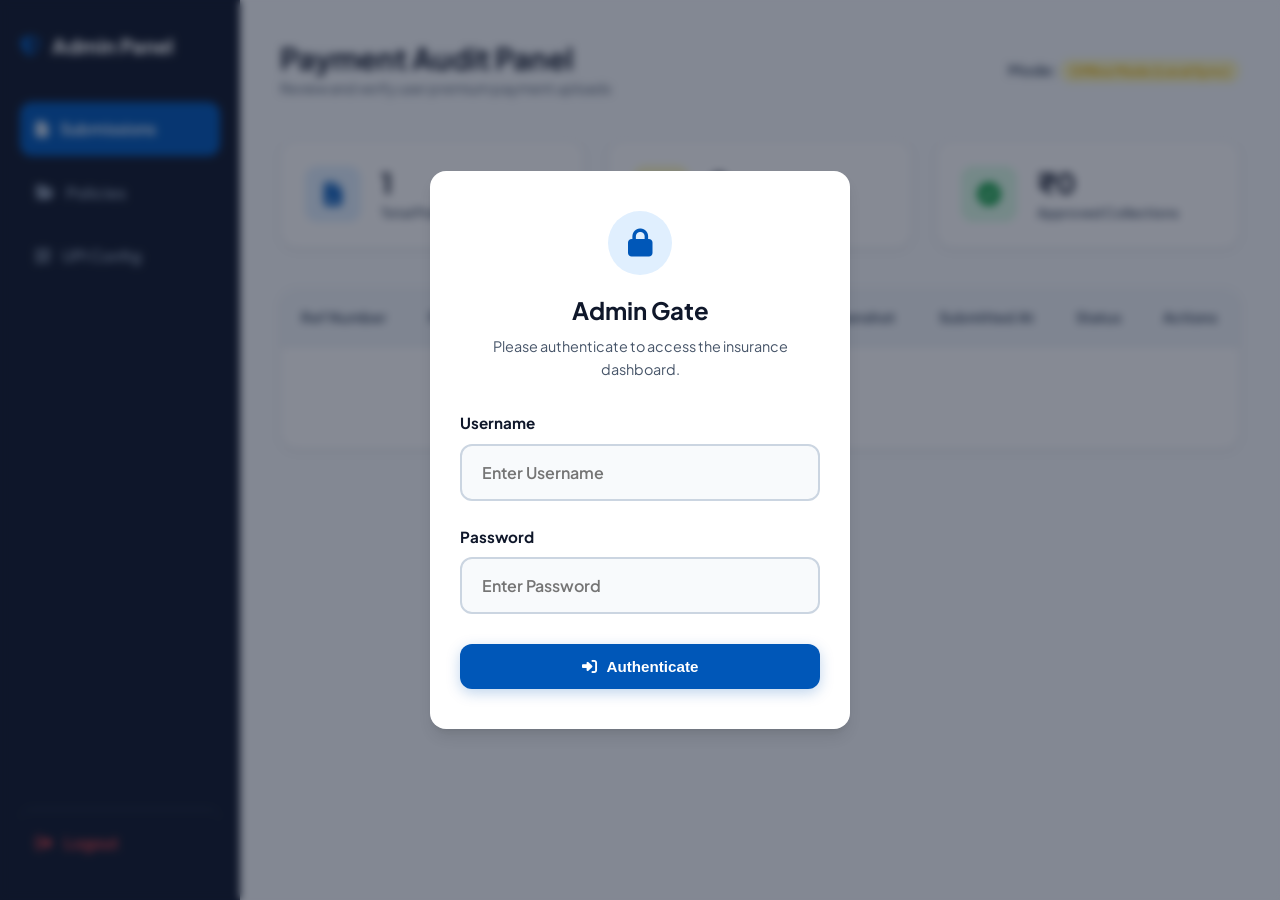
==== admin.html @ 011a3a4e "Add files via upload" ====
<!DOCTYPE html>
<html lang="en">
<head>
    <meta charset="UTF-8">
    <meta name="viewport" content="width=device-width, initial-scale=1.0">
    <title>Admin Dashboard | InsureCorp Portal</title>
    
    <!-- Google Fonts -->
    <link rel="preconnect" href="https://fonts.googleapis.com">
    <link rel="preconnect" href="https://fonts.gstatic.com" crossorigin>
    
    <!-- Font Awesome -->
    <link rel="stylesheet" href="https://cdnjs.cloudflare.com/ajax/libs/font-awesome/6.4.0/css/all.min.css">
    
    <!-- Custom CSS -->
    <link rel="stylesheet" href="css/style.css">
    <link rel="stylesheet" href="css/admin.css">
</head>
<body>

    <div class="admin-layout">
        
        <!-- Sidebar Navigation -->
        <div class="sidebar">
            <div class="sidebar-logo">
                <i class="fa-solid fa-shield-halved"></i>
                <span>Admin Panel</span>
            </div>
            <div class="sidebar-menu">
                <div class="menu-item active" id="menuSubmissions">
                    <i class="fa-solid fa-file-invoice-dollar"></i>
                    <span>Submissions</span>
                </div>
                <div class="menu-item" id="menuPolicies">
                    <i class="fa-solid fa-folder-open"></i>
                    <span>Policies</span>
                </div>
                <div class="menu-item" id="menuUpi">
                    <i class="fa-solid fa-qrcode"></i>
                    <span>UPI Config</span>
                </div>
            </div>
            
            <div class="menu-item" id="menuLogout" style="margin-top: auto; border-top: 1px solid #334155; padding-top: 20px; color: #ef4444;">
                <i class="fa-solid fa-right-from-bracket"></i>
                <span>Logout</span>
            </div>
        </div>

        <!-- Main Dashboard View -->
        <div class="admin-main">
            
            <div class="admin-header">
                <div>
                    <h1 id="dashboardTitle">Payment Audit Panel</h1>
                    <p style="color: var(--text-medium); font-size: 0.9rem;" id="dashboardSubtitle">Review and verify user premium payment uploads</p>
                </div>
                <div style="font-weight: 700; color: var(--text-medium); font-size: 0.95rem;">
                    Mode: <span id="dbConnectionBadge" style="background-color: var(--warning-light); color: var(--warning); padding: 4px 10px; border-radius: var(--radius-full); font-size: 0.8rem;">Mock Local Mode</span>
                </div>
            </div>

            <!-- Stats Grid -->
            <div class="stats-grid">
                <div class="stat-card">
                    <div class="stat-icon blue"><i class="fa-solid fa-file-contract"></i></div>
                    <div class="stat-details">
                        <h3 id="statTotalPolicies">1</h3>
                        <p>Total Policies</p>
                    </div>
                </div>
                <div class="stat-card">
                    <div class="stat-icon orange"><i class="fa-solid fa-hourglass-half"></i></div>
                    <div class="stat-details">
                        <h3 id="statPendingAudits">0</h3>
                        <p>Pending Audits</p>
                    </div>
                </div>
                <div class="stat-card">
                    <div class="stat-icon green"><i class="fa-solid fa-circle-check"></i></div>
                    <div class="stat-details">
                        <h3 id="statApprovedCollections">₹0</h3>
                        <p>Approved Collections</p>
                    </div>
                </div>
            </div>

            <!-- Panel 1: Submissions Audit List -->
            <div class="admin-panel active" id="panelSubmissions">
                <div class="table-container">
                    <table>
                        <thead>
                            <tr>
                                <th>Ref Number</th>
                                <th>Policy No</th>
                                <th>Amount</th>
                                <th>UTR/Txn ID</th>
                                <th>Receipt Screenshot</th>
                                <th>Submitted At</th>
                                <th>Status</th>
                                <th>Actions</th>
                            </tr>
                        </thead>
                        <tbody id="submissionsTableBody">
                            <tr>
                                <td colspan="8" style="text-align: center; color: var(--text-light); padding: 40px;">Loading submissions...</td>
                            </tr>
                        </tbody>
                    </table>
                </div>
            </div>

            <!-- Panel 2: Policies Manager -->
            <div class="admin-panel" id="panelPolicies">
                <div class="dashboard-grid-2">
                    
                    <!-- Left: Create Policy Card -->
                    <div class="dashboard-card">
                        <h2>Create Policy</h2>
                        <form id="createPolicyForm">
                            <div class="form-group">
                                <label class="form-label">Policy Number</label>
                                <input type="text" id="policyNumberInput" class="form-control" placeholder="e.g. PNB12345678" required>
                            </div>
                            <div class="form-group">
                                <label class="form-label">Holder Name</label>
                                <input type="text" id="holderNameInput" class="form-control" placeholder="e.g. Rahul Kumar" required>
                            </div>
                            <div class="form-grid-2">
                                <div class="form-group">
                                    <label class="form-label">Date of Birth</label>
                                    <input type="date" id="dobInput" class="form-control" required>
                                </div>
                                <div class="form-group">
                                    <label class="form-label">Mobile Number</label>
                                    <input type="tel" id="mobileInput" class="form-control" placeholder="9876543210" required>
                                </div>
                            </div>
                            <div class="form-group">
                                <label class="form-label">Email Address</label>
                                <input type="email" id="emailInput" class="form-control" placeholder="name@email.com" required>
                            </div>
                            <div class="form-grid-2">
                                <div class="form-group">
                                    <label class="form-label">Policy Type</label>
                                    <input type="text" id="typeInput" class="form-control" placeholder="e.g. Life Insurance" required>
                                </div>
                                <div class="form-group">
                                    <label class="form-label">Nominee Name</label>
                                    <input type="text" id="nomineeInput" class="form-control" placeholder="Nominee" required>
                                </div>
                            </div>
                            <div class="form-grid-2">
                                <div class="form-group">
                                    <label class="form-label">Sum Assured (₹)</label>
                                    <input type="number" id="sumAssuredInput" class="form-control" placeholder="1000000" required>
                                </div>
                                <div class="form-group">
                                    <label class="form-label">Premium Amount (₹)</label>
                                    <input type="number" id="premiumAmountInput" class="form-control" placeholder="24500" required>
                                </div>
                            </div>
                            <div class="form-grid-2">
                                <div class="form-group">
                                    <label class="form-label">Start Date</label>
                                    <input type="date" id="startDateInput" class="form-control" required>
                                </div>
                                <div class="form-group">
                                    <label class="form-label">End Date</label>
                                    <input type="date" id="endDateInput" class="form-control" required>
                                </div>
                            </div>
                            <div class="form-grid-2">
                                <div class="form-group">
                                    <label class="form-label">Due Date</label>
                                    <input type="date" id="dueDateInput" class="form-control" required>
                                </div>
                                <div class="form-group">
                                    <label class="form-label">Policy Status</label>
                                    <select id="statusSelect" class="form-control" style="padding: 14px;">
                                        <option value="Active">Active</option>
                                        <option value="Lapsed">Lapsed</option>
                                        <option value="Terminated">Terminated</option>
                                    </select>
                                </div>
                            </div>
                            <button type="submit" class="btn btn-primary ripple-btn" style="width: 100%; margin-top: 10px;">
                                <i class="fa-solid fa-circle-plus"></i> Save Policy Record
                            </button>
                        </form>
                    </div>

                    <!-- Right: Table of Policies -->
                    <div>
                        <div class="table-container">
                            <table>
                                <thead>
                                    <tr>
                                        <th>Policy Number</th>
                                        <th>Customer</th>
                                        <th>Premium</th>
                                        <th>Due Date</th>
                                        <th>Status</th>
                                        <th>Actions</th>
                                    </tr>
                                </thead>
                                <tbody id="policiesTableBody">
                                    <tr>
                                        <td colspan="6" style="text-align: center; color: var(--text-light); padding: 40px;">Loading policies...</td>
                                    </tr>
                                </tbody>
                            </table>
                        </div>
                    </div>

                </div>
            </div>

            <!-- Panel 3: UPI Config Management -->
            <div class="admin-panel" id="panelUpi">
                <div class="dashboard-card" style="max-width: 600px; margin: 0 auto;">
                    <h2>Active UPI Configuration</h2>
                    <form id="upiConfigForm">
                        <div class="form-group">
                            <label class="form-label">UPI ID</label>
                            <input type="text" id="upiIdInput" class="form-control" placeholder="pay@insurecorp" required>
                        </div>
                        <div class="form-group">
                            <label class="form-label">Account Holder Name</label>
                            <input type="text" id="upiHolderInput" class="form-control" placeholder="InsureCorp Ltd" required>
                        </div>
                        <div style="margin-top: 20px;">
                            <button type="submit" class="btn btn-primary ripple-btn" style="width: 100%;">
                                <i class="fa-solid fa-floppy-disk"></i> Update UPI Parameters
                            </button>
                        </div>
                    </form>
                </div>
            </div>

        </div>
    </div>

    <!-- Edit Policy Modal Overlay -->
    <div class="modal-overlay" id="editPolicyModal">
        <div class="modal-content">
            <button class="modal-close" onclick="closeModal('editPolicyModal')"><i class="fa-solid fa-xmark"></i></button>
            <h2 style="margin-bottom: 20px;">Edit Policy</h2>
            <form id="editPolicyForm">
                <div class="form-group">
                    <label class="form-label">Policy Number</label>
                    <input type="text" id="editPolicyNo" class="form-control" readonly style="background: #e2e8f0;">
                </div>
                <div class="form-group">
                    <label class="form-label">Holder Name</label>
                    <input type="text" id="editHolder" class="form-control" required>
                </div>
                <div class="form-grid-2">
                    <div class="form-group">
                        <label class="form-label">Date of Birth</label>
                        <input type="date" id="editDob" class="form-control" required>
                    </div>
                    <div class="form-group">
                        <label class="form-label">Mobile Number</label>
                        <input type="tel" id="editMobile" class="form-control" required>
                    </div>
                </div>
                <div class="form-group">
                    <label class="form-label">Email Address</label>
                    <input type="email" id="editEmail" class="form-control" required>
                </div>
                <div class="form-grid-2">
                    <div class="form-group">
                        <label class="form-label">Policy Type</label>
                        <input type="text" id="editType" class="form-control" required>
                    </div>
                    <div class="form-group">
                        <label class="form-label">Nominee Name</label>
                        <input type="text" id="editNominee" class="form-control" required>
                    </div>
                </div>
                <div class="form-grid-2">
                    <div class="form-group">
                        <label class="form-label">Sum Assured (₹)</label>
                        <input type="number" id="editSumAssured" class="form-control" required>
                    </div>
                    <div class="form-group">
                        <label class="form-label">Premium Amount (₹)</label>
                        <input type="number" id="editPremiumAmount" class="form-control" required>
                    </div>
                </div>
                <div class="form-grid-2">
                    <div class="form-group">
                        <label class="form-label">Start Date</label>
                        <input type="date" id="editStartDate" class="form-control" required>
                    </div>
                    <div class="form-group">
                        <label class="form-label">End Date</label>
                        <input type="date" id="editEndDate" class="form-control" required>
                    </div>
                </div>
                <div class="form-grid-2">
                    <div class="form-group">
                        <label class="form-label">Due Date</label>
                        <input type="date" id="editDueDate" class="form-control" required>
                    </div>
                    <div class="form-group">
                        <label class="form-label">Policy Status</label>
                        <select id="editStatus" class="form-control" style="padding: 14px;">
                            <option value="Active">Active</option>
                            <option value="Lapsed">Lapsed</option>
                            <option value="Terminated">Terminated</option>
                        </select>
                    </div>
                </div>
                <button type="submit" class="btn btn-primary ripple-btn" style="width: 100%; margin-top: 10px;">
                    Save Policy Changes
                </button>
            </form>
        </div>
    </div>

    <!-- Screenshot Modal Viewer -->
    <div class="modal-overlay" id="screenshotModal">
        <div class="modal-content" style="max-width: 500px;">
            <button class="modal-close" onclick="closeModal('screenshotModal')"><i class="fa-solid fa-xmark"></i></button>
            <h2>Receipt Screenshot Preview</h2>
            <img src="" id="screenshotModalImage" class="modal-img-preview" alt="Uploaded payment receipt screenshot">
        </div>
    </div>

    <!-- Admin Login Screen Overlay -->
    <div class="modal-overlay" id="adminLoginOverlay" style="display: flex; z-index: 1000;">
        <div class="modal-content" style="max-width: 420px; text-align: center; padding: 40px 30px;">
            <div style="width: 64px; height: 64px; background: var(--primary-light); color: var(--primary); border-radius: 50%; display: flex; align-items: center; justify-content: center; font-size: 1.75rem; margin: 0 auto 20px;">
                <i class="fa-solid fa-lock"></i>
            </div>
            <h2 style="margin-bottom: 10px; color: var(--text-dark);">Admin Gate</h2>
            <p style="color: var(--text-medium); font-size: 0.9rem; margin-bottom: 30px;">Please authenticate to access the insurance dashboard.</p>
            
            <form id="adminLoginForm">
                <div class="form-group">
                    <label for="adminUsername" class="form-label">Username</label>
                    <input type="text" id="adminUsername" class="form-control" placeholder="Enter Username" required autocomplete="off">
                </div>
                <div class="form-group" style="margin-bottom: 30px;">
                    <label for="adminPassword" class="form-label">Password</label>
                    <input type="password" id="adminPassword" class="form-control" placeholder="Enter Password" required>
                </div>
                <div id="loginError" style="color: var(--danger); font-size: 0.85rem; font-weight: 700; margin-bottom: 15px; display: none;">
                    Invalid username or password.
                </div>
                <button type="submit" class="btn btn-primary ripple-btn" style="width: 100%; padding: 14px;">
                    <i class="fa-solid fa-right-to-bracket"></i> Authenticate
                </button>
            </form>
        </div>
    </div>

    <!-- Supabase SDK and custom logic scripts -->
    <script src="https://cdn.jsdelivr.net/npm/@supabase/supabase-js@2"></script>
    <script src="js/config.js"></script>
    <script src="js/admin.js"></script>
</body>
</html>
---- css/style.css ----
/* css/style.css */
@import url('https://fonts.googleapis.com/css2?family=Plus+Jakarta+Sans:wght@300;400;500;600;700;800&display=swap');

:root {
  --primary: #0057B8;
  --primary-light: #e0effe;
  --primary-hover: #004494;
  --success: #16A34A;
  --success-light: #dcfce7;
  --success-hover: #15803d;
  --warning: #eab308;
  --warning-light: #fef9c3;
  --danger: #ef4444;
  --danger-light: #fee2e2;
  --text-dark: #0f172a;
  --text-medium: #475569;
  --text-light: #94a3b8;
  --bg-color: #ffffff;
  --bg-light: #f8fafc;
  --border-color: #cbd5e1;
  
  --shadow-sm: 0 1px 3px 0 rgba(0, 0, 0, 0.1), 0 1px 2px -1px rgba(0, 0, 0, 0.1);
  --shadow-md: 0 4px 6px -1px rgba(0, 0, 0, 0.1), 0 2px 4px -2px rgba(0, 0, 0, 0.1);
  --shadow-lg: 0 10px 15px -3px rgba(0, 0, 0, 0.1), 0 4px 6px -4px rgba(0, 0, 0, 0.1);
  --shadow-premium: 0 20px 40px -15px rgba(15, 23, 42, 0.08);
  
  --radius-sm: 8px;
  --radius-md: 12px;
  --radius-lg: 16px;
  --radius-full: 9999px;
  
  --transition-fast: 0.15s ease;
  --transition-normal: 0.3s cubic-bezier(0.4, 0, 0.2, 1);
  --max-width: 1200px;
}

* {
  margin: 0;
  padding: 0;
  box-sizing: border-box;
}

html {
  scroll-behavior: smooth;
}

body {
  font-family: 'Plus Jakarta Sans', sans-serif;
  color: var(--text-dark);
  background-color: var(--bg-light);
  line-height: 1.6;
  -webkit-font-smoothing: antialiased;
  overflow-x: hidden;
}

/* Typography & Links */
h1, h2, h3, h4, h5, h6 {
  font-weight: 700;
  line-height: 1.25;
}

a {
  text-decoration: none;
  color: var(--primary);
  transition: color var(--transition-fast);
}

a:hover {
  color: var(--primary-hover);
}

ul {
  list-style: none;
}

img {
  max-width: 100%;
  height: auto;
}

/* Utilities */
.container {
  max-width: var(--max-width);
  margin: 0 auto;
  padding: 0 24px;
}

.section-padding {
  padding: 80px 0;
}

.section-header {
  text-align: center;
  max-width: 600px;
  margin: 0 auto 50px;
}

.section-header h2 {
  font-size: 2.25rem;
  color: var(--text-dark);
  margin-bottom: 12px;
}

.section-header p {
  color: var(--text-medium);
  font-size: 1.1rem;
}

/* Sticky Header */
header {
  background-color: rgba(255, 255, 255, 0.85);
  backdrop-filter: blur(16px);
  -webkit-backdrop-filter: blur(16px);
  position: sticky;
  top: 0;
  z-index: 100;
  border-bottom: 1px solid rgba(226, 232, 240, 0.8);
  padding: 16px 0;
  transition: all var(--transition-normal);
}

.header-inner {
  display: flex;
  justify-content: space-between;
  align-items: center;
}

.logo {
  display: flex;
  align-items: center;
  gap: 12px;
  font-size: 1.35rem;
  font-weight: 800;
  color: var(--primary);
}

.logo img {
  height: 42px;
  width: 42px;
  object-fit: cover;
  border-radius: var(--radius-sm);
}

.nav-links {
  display: flex;
  align-items: center;
  gap: 32px;
}

.nav-links a {
  color: var(--text-medium);
  font-weight: 600;
  font-size: 0.95rem;
  position: relative;
  padding: 6px 0;
}

.nav-links a::after {
  content: '';
  position: absolute;
  width: 0;
  height: 3px;
  bottom: 0;
  left: 0;
  background-color: var(--primary);
  border-radius: var(--radius-full);
  transition: width var(--transition-normal);
}

.nav-links a:hover {
  color: var(--primary);
}

.nav-links a:hover::after,
.nav-links a.active::after {
  width: 100%;
}

.nav-links a.active {
  color: var(--primary);
}

.header-right {
  display: flex;
  align-items: center;
  gap: 20px;
}

.support-phone {
  display: flex;
  align-items: center;
  gap: 8px;
  font-weight: 700;
  color: var(--text-dark);
  font-size: 0.95rem;
}

.support-phone i {
  color: var(--primary);
  font-size: 1.1rem;
}

/* Buttons */
.btn {
  display: inline-flex;
  align-items: center;
  justify-content: center;
  gap: 10px;
  padding: 12px 24px;
  font-size: 0.95rem;
  font-weight: 700;
  border-radius: var(--radius-md);
  cursor: pointer;
  border: none;
  transition: all var(--transition-normal);
  position: relative;
  overflow: hidden;
}

.btn-primary {
  background-color: var(--primary);
  color: white;
  box-shadow: 0 4px 14px rgba(0, 87, 184, 0.25);
}

.btn-primary:hover {
  background-color: var(--primary-hover);
  box-shadow: 0 6px 20px rgba(0, 87, 184, 0.35);
  transform: translateY(-2px);
}

.btn-primary:disabled {
  background-color: #cbd5e1;
  color: #94a3b8;
  cursor: not-allowed;
  box-shadow: none;
  transform: none;
}

.btn-success {
  background-color: var(--success);
  color: white;
  box-shadow: 0 4px 14px rgba(22, 163, 74, 0.25);
}

.btn-success:hover {
  background-color: var(--success-hover);
  box-shadow: 0 6px 20px rgba(22, 163, 74, 0.35);
  transform: translateY(-2px);
}

.btn-outline {
  background-color: transparent;
  color: var(--text-dark);
  border: 2px solid var(--border-color);
}

.btn-outline:hover {
  border-color: var(--primary);
  color: var(--primary);
  background-color: var(--primary-light);
}

.btn-lg {
  padding: 16px 32px;
  font-size: 1.05rem;
}

/* Button Ripple */
.ripple {
  position: absolute;
  border-radius: 50%;
  transform: scale(0);
  animation: ripple 0.6s linear;
  background-color: rgba(255, 255, 255, 0.35);
}

@keyframes ripple {
  to {
    transform: scale(4);
    opacity: 0;
  }
}

/* Mobile Menu Toggle */
.mobile-menu-btn {
  display: none;
  background: none;
  border: none;
  font-size: 1.5rem;
  color: var(--text-dark);
  cursor: pointer;
}

/* Hero Section */
.hero {
  padding: 100px 0 80px;
  background: radial-gradient(circle at 80% 20%, #e0f2fe 0%, #f8fafc 60%);
  position: relative;
  overflow: hidden;
}

.hero::before {
  content: '';
  position: absolute;
  width: 400px;
  height: 400px;
  border-radius: 50%;
  background: linear-gradient(135deg, rgba(0, 87, 184, 0.05) 0%, rgba(22, 163, 74, 0.05) 100%);
  top: -100px;
  left: -100px;
  z-index: 0;
}

.hero-container {
  display: grid;
  grid-template-columns: 1.1fr 0.9fr;
  gap: 60px;
  align-items: center;
  position: relative;
  z-index: 1;
}

.hero-content h1 {
  font-size: 3.5rem;
  color: var(--text-dark);
  margin-bottom: 24px;
  letter-spacing: -1px;
}

.hero-content h1 span {
  color: var(--primary);
}

.hero-content p {
  font-size: 1.15rem;
  color: var(--text-medium);
  margin-bottom: 36px;
  max-width: 540px;
}

.trust-badges {
  display: flex;
  gap: 20px;
  margin-bottom: 40px;
}

.badge-item {
  display: flex;
  align-items: center;
  gap: 8px;
  background: white;
  padding: 8px 16px;
  border-radius: var(--radius-full);
  box-shadow: var(--shadow-sm);
  border: 1px solid #f1f5f9;
  font-size: 0.85rem;
  font-weight: 700;
  color: var(--text-medium);
}

.badge-item i {
  color: var(--success);
}

.hero-stats {
  display: grid;
  grid-template-columns: repeat(3, 1fr);
  gap: 24px;
  margin-bottom: 40px;
  border-top: 1px solid #e2e8f0;
  padding-top: 30px;
}

.stat-item h3 {
  font-size: 2rem;
  color: var(--primary);
  margin-bottom: 4px;
}

.stat-item p {
  font-size: 0.85rem;
  font-weight: 600;
  color: var(--text-medium);
  margin-bottom: 0;
}

.hero-image-wrapper {
  position: relative;
}

.hero-image-wrapper img {
  border-radius: var(--radius-lg);
  box-shadow: var(--shadow-premium);
  transform: rotate(-1deg);
  transition: transform var(--transition-normal);
}

.hero-image-wrapper:hover img {
  transform: rotate(0deg) scale(1.02);
}

.floating-icon {
  position: absolute;
  background: white;
  padding: 16px;
  border-radius: 50%;
  box-shadow: var(--shadow-lg);
  display: flex;
  align-items: center;
  justify-content: center;
  color: var(--primary);
  font-size: 1.5rem;
  animation: float 4s ease-in-out infinite;
}

.floating-icon-1 { top: 10%; left: -30px; animation-delay: 0s; }
.floating-icon-2 { bottom: 15%; right: -20px; color: var(--success); animation-delay: 1.5s; }

@keyframes float {
  0%, 100% { transform: translateY(0); }
  50% { transform: translateY(-15px); }
}

/* Steps Progress Timeline */
.timeline-wrapper {
  margin-bottom: 50px;
  position: relative;
}

.timeline-progress-bar {
  display: flex;
  justify-content: space-between;
  align-items: center;
  position: relative;
  z-index: 1;
}

.timeline-line {
  position: absolute;
  top: 25px;
  left: 0;
  width: 100%;
  height: 4px;
  background-color: #e2e8f0;
  z-index: -1;
  border-radius: var(--radius-full);
}

.timeline-line-fill {
  position: absolute;
  top: 25px;
  left: 0;
  width: 0%;
  height: 4px;
  background-color: var(--primary);
  z-index: -1;
  border-radius: var(--radius-full);
  transition: width var(--transition-normal);
}

.t-step {
  display: flex;
  flex-direction: column;
  align-items: center;
  position: relative;
  cursor: default;
}

.t-step-circle {
  width: 54px;
  height: 54px;
  border-radius: 50%;
  background: white;
  border: 3px solid #e2e8f0;
  display: flex;
  align-items: center;
  justify-content: center;
  font-weight: 800;
  color: var(--text-light);
  font-size: 1.1rem;
  transition: all var(--transition-normal);
  box-shadow: var(--shadow-sm);
}

.t-step-label {
  margin-top: 12px;
  font-size: 0.9rem;
  font-weight: 700;
  color: var(--text-medium);
  transition: color var(--transition-normal);
}

/* Timline Step States */
.t-step.active .t-step-circle {
  border-color: var(--primary);
  color: var(--primary);
  box-shadow: 0 0 0 6px rgba(0, 87, 184, 0.15);
  transform: scale(1.05);
}

.t-step.active .t-step-label {
  color: var(--primary);
}

.t-step.completed .t-step-circle {
  border-color: var(--success);
  background-color: var(--success);
  color: white;
}

.t-step.completed .t-step-label {
  color: var(--success);
}

/* Multi Step Card */
.multi-step-card {
  max-width: 850px;
  margin: 0 auto;
  background: white;
  border-radius: var(--radius-lg);
  box-shadow: var(--shadow-premium);
  border: 1px solid rgba(226, 232, 240, 0.8);
  padding: 48px;
  animation: slideUp 0.6s cubic-bezier(0.16, 1, 0.3, 1) forwards;
}

/* Step Content Base */
.step-content {
  display: none;
}

.step-content.active {
  display: block;
  animation: fadeIn 0.4s ease forwards;
}

/* Forms */
.form-group {
  margin-bottom: 24px;
  text-align: left;
}

.form-label {
  display: block;
  font-weight: 700;
  margin-bottom: 8px;
  color: var(--text-dark);
  font-size: 0.95rem;
}

.form-control {
  width: 100%;
  padding: 16px 20px;
  border: 2px solid var(--border-color);
  border-radius: var(--radius-md);
  font-size: 1rem;
  font-family: inherit;
  font-weight: 600;
  transition: all var(--transition-fast);
  background-color: #f8fafc;
  color: var(--text-dark);
}

.form-control:focus {
  outline: none;
  border-color: var(--primary);
  background-color: white;
  box-shadow: 0 0 0 4px rgba(0, 87, 184, 0.15);
}

.error-message {
  color: var(--danger);
  font-size: 0.85rem;
  margin-top: 6px;
  display: none;
  font-weight: 600;
}

.form-control.is-invalid {
  border-color: var(--danger);
}

/* Step 1 Styles */
.input-with-icon {
  position: relative;
}

.input-with-icon input {
  padding-left: 52px !important;
}

.input-with-icon i {
  position: absolute;
  left: 20px;
  top: 50%;
  transform: translateY(-50%);
  color: var(--text-light);
  font-size: 1.2rem;
}

.form-helper {
  font-size: 0.85rem;
  color: var(--text-medium);
  margin-top: 10px;
}

/* Step 2 Styles (Profile Card Layout) */
.profile-card {
  display: grid;
  grid-template-columns: 180px 1fr;
  gap: 32px;
  background: #f8fafc;
  border-radius: var(--radius-md);
  border: 1px solid #e2e8f0;
  padding: 32px;
  margin-bottom: 30px;
}

.profile-avatar-sec {
  display: flex;
  flex-direction: column;
  align-items: center;
  gap: 16px;
  border-right: 1px solid #e2e8f0;
  padding-right: 32px;
}

.profile-avatar {
  width: 100px;
  height: 100px;
  background: var(--primary-light);
  color: var(--primary);
  border-radius: 50%;
  display: flex;
  align-items: center;
  justify-content: center;
  font-size: 3rem;
  border: 3px solid white;
  box-shadow: var(--shadow-md);
}

.profile-details-grid {
  display: grid;
  grid-template-columns: repeat(2, 1fr);
  gap: 20px 30px;
}

.profile-item {
  display: flex;
  align-items: center;
  gap: 12px;
}

.profile-item i {
  color: var(--primary);
  font-size: 1.15rem;
  width: 24px;
}

.profile-item-content label {
  display: block;
  font-size: 0.8rem;
  color: var(--text-light);
  font-weight: 700;
  text-transform: uppercase;
}

.profile-item-content span {
  font-weight: 700;
  color: var(--text-dark);
  font-size: 0.95rem;
}

.premium-summary-highlight {
  grid-column: span 2;
  background: var(--primary);
  color: white;
  padding: 16px 24px;
  border-radius: var(--radius-md);
  display: flex;
  justify-content: space-between;
  align-items: center;
  box-shadow: 0 4px 12px rgba(0, 87, 184, 0.2);
}

.premium-summary-highlight label {
  font-size: 0.9rem;
  font-weight: 600;
  opacity: 0.9;
}

.premium-summary-highlight h3 {
  font-size: 1.8rem;
  font-weight: 800;
}

/* Step 3 UPI Verification Page styling */
.upi-summary-header {
  background: #f8fafc;
  border-radius: var(--radius-md);
  border: 1px solid #e2e8f0;
  padding: 24px;
  margin-bottom: 30px;
  display: grid;
  grid-template-columns: repeat(3, 1fr);
  gap: 20px;
  text-align: center;
}

.upi-sum-item label {
  display: block;
  font-size: 0.8rem;
  color: var(--text-light);
  font-weight: 700;
  text-transform: uppercase;
}

.upi-sum-item span {
  font-weight: 700;
  font-size: 1.1rem;
  color: var(--text-dark);
}

.upi-sum-item.highlight-total span {
  color: var(--primary);
  font-size: 1.3rem;
  font-weight: 800;
}

.upi-qr-section {
  display: flex;
  flex-direction: column;
  align-items: center;
  margin-bottom: 35px;
}

.qr-card-wrapper {
  background: white;
  padding: 20px;
  border-radius: var(--radius-md);
  border: 1px solid #e2e8f0;
  box-shadow: var(--shadow-md);
  transition: transform var(--transition-normal), box-shadow var(--transition-normal);
  margin-bottom: 20px;
}

.qr-card-wrapper:hover {
  transform: translateY(-5px);
  box-shadow: 0 12px 24px rgba(0, 0, 0, 0.08);
}

.qr-details {
  text-align: center;
  background: #f8fafc;
  padding: 16px;
  border-radius: var(--radius-md);
  width: 100%;
  max-width: 400px;
  border: 1px solid #e2e8f0;
}

.qr-details-row {
  display: flex;
  justify-content: space-between;
  margin-bottom: 8px;
  font-size: 0.9rem;
}

.qr-details-row:last-child {
  margin-bottom: 0;
}

.qr-details-row label {
  color: var(--text-medium);
  font-weight: 600;
}

.qr-details-row span {
  font-weight: 700;
  color: var(--text-dark);
}

.instruction-box {
  background: var(--primary-light);
  border-left: 4px solid var(--primary);
  border-radius: var(--radius-sm);
  padding: 24px;
  margin-bottom: 30px;
}

.instruction-box h4 {
  color: var(--primary);
  margin-bottom: 12px;
  font-size: 1.1rem;
}

.instruction-box ol {
  padding-left: 20px;
  color: var(--text-medium);
}

.instruction-box li {
  margin-bottom: 8px;
  font-weight: 600;
}

.upload-area {
  border: 2px dashed var(--border-color);
  border-radius: var(--radius-md);
  padding: 40px 20px;
  text-align: center;
  cursor: pointer;
  transition: border-color var(--transition-fast);
  margin-bottom: 30px;
  background: #f8fafc;
}

.upload-area:hover {
  border-color: var(--primary);
}

.upload-area i {
  font-size: 2.5rem;
  color: var(--text-light);
  margin-bottom: 12px;
}

.upload-area p {
  font-weight: 700;
  color: var(--text-medium);
}

.preview-container {
  display: none;
  margin-top: 16px;
  border-radius: var(--radius-sm);
  overflow: hidden;
  border: 1px solid #cbd5e1;
  max-width: 200px;
  margin: 0 auto 30px;
}

.preview-container img {
  width: 100%;
  display: block;
}

.info-alert-box {
  background: var(--warning-light);
  border-left: 4px solid var(--warning);
  padding: 16px;
  border-radius: var(--radius-sm);
  margin-bottom: 30px;
  font-size: 0.9rem;
  color: #713f12;
  font-weight: 600;
}

/* Step 4 Receipt Details */
.pending-badge {
  background: var(--warning-light);
  color: #713f12;
  padding: 6px 14px;
  border-radius: var(--radius-full);
  font-weight: 700;
  font-size: 0.85rem;
  display: inline-flex;
  align-items: center;
  gap: 8px;
}

.pending-badge i {
  color: var(--warning);
}

/* Marketing Sections */
.features-grid {
  display: grid;
  grid-template-columns: repeat(4, 1fr);
  gap: 30px;
}

.feature-card {
  background: white;
  padding: 32px;
  border-radius: var(--radius-lg);
  box-shadow: var(--shadow-sm);
  border: 1px solid rgba(226, 232, 240, 0.8);
  transition: all var(--transition-normal);
}

.feature-card:hover {
  transform: translateY(-5px);
  box-shadow: var(--shadow-lg);
  border-color: var(--primary);
}

.feature-icon {
  width: 56px;
  height: 56px;
  background: var(--primary-light);
  color: var(--primary);
  border-radius: var(--radius-md);
  display: flex;
  align-items: center;
  justify-content: center;
  font-size: 1.5rem;
  margin-bottom: 20px;
}

.feature-card h3 {
  font-size: 1.25rem;
  margin-bottom: 12px;
  color: var(--text-dark);
}

.feature-card p {
  color: var(--text-medium);
  font-size: 0.9rem;
  line-height: 1.5;
}

/* Accordion FAQs */
.faq-list {
  max-width: 800px;
  margin: 0 auto;
}

.faq-item {
  background: white;
  border-radius: var(--radius-md);
  border: 1px solid #e2e8f0;
  margin-bottom: 16px;
  overflow: hidden;
  box-shadow: var(--shadow-sm);
  transition: all var(--transition-normal);
}

.faq-header {
  padding: 24px;
  display: flex;
  justify-content: space-between;
  align-items: center;
  cursor: pointer;
  user-select: none;
}

.faq-header h3 {
  font-size: 1.05rem;
  color: var(--text-dark);
}

.faq-icon {
  font-size: 1.1rem;
  color: var(--text-medium);
  transition: transform var(--transition-normal);
}

.faq-body {
  max-height: 0;
  overflow: hidden;
  transition: max-height 0.3s cubic-bezier(0.4, 0, 0.2, 1);
  background: #f8fafc;
}

.faq-body-content {
  padding: 24px;
  border-top: 1px solid #e2e8f0;
  color: var(--text-medium);
  font-size: 0.95rem;
}

.faq-item.open .faq-icon {
  transform: rotate(180deg);
  color: var(--primary);
}

.faq-item.open {
  border-color: var(--primary);
}

/* Testimonials */
.testimonials-grid {
  display: grid;
  grid-template-columns: repeat(3, 1fr);
  gap: 30px;
}

.testimonial-card {
  background: white;
  padding: 32px;
  border-radius: var(--radius-lg);
  box-shadow: var(--shadow-sm);
  border: 1px solid rgba(226, 232, 240, 0.8);
  display: flex;
  flex-direction: column;
  justify-content: space-between;
}

.rating {
  color: #fbbf24;
  margin-bottom: 16px;
}

.testimonial-card p {
  color: var(--text-medium);
  font-style: italic;
  font-size: 0.95rem;
  margin-bottom: 24px;
}

.client-info {
  display: flex;
  align-items: center;
  gap: 16px;
}

.client-avatar {
  width: 48px;
  height: 48px;
  border-radius: 50%;
  background: #e2e8f0;
  display: flex;
  align-items: center;
  justify-content: center;
  font-weight: 700;
  color: var(--text-medium);
}

.client-details h4 {
  font-size: 0.95rem;
  color: var(--text-dark);
}

.client-details span {
  font-size: 0.8rem;
  color: var(--text-light);
}

/* Contact Support */
.contact-section-inner {
  display: grid;
  grid-template-columns: repeat(4, 1fr);
  gap: 30px;
}

.contact-card {
  background: white;
  padding: 32px;
  border-radius: var(--radius-lg);
  box-shadow: var(--shadow-sm);
  border: 1px solid rgba(226, 232, 240, 0.8);
  text-align: center;
  transition: transform var(--transition-normal);
}

.contact-card:hover {
  transform: translateY(-5px);
  border-color: var(--primary);
}

.contact-card i {
  font-size: 2rem;
  color: var(--primary);
  margin-bottom: 20px;
}

.contact-card.whatsapp i {
  color: #22c55e;
}

.contact-card h3 {
  font-size: 1.15rem;
  margin-bottom: 12px;
}

.contact-card p {
  color: var(--text-medium);
  font-size: 0.9rem;
}

/* Rich Footer */
footer {
  background-color: #0f172a;
  color: #cbd5e1;
  padding: 80px 0 30px;
  border-top: 1px solid #1e293b;
}

.footer-top {
  display: grid;
  grid-template-columns: 1.5fr 1fr 1fr 1.5fr;
  gap: 40px;
  margin-bottom: 60px;
}

.footer-col h3 {
  color: white;
  margin-bottom: 24px;
  font-size: 1.2rem;
}

.footer-col p {
  font-size: 0.9rem;
  line-height: 1.6;
  margin-bottom: 20px;
}

.social-links {
  display: flex;
  gap: 12px;
}

.social-links a {
  width: 40px;
  height: 40px;
  background: #1e293b;
  color: #cbd5e1;
  border-radius: 50%;
  display: flex;
  align-items: center;
  justify-content: center;
  transition: all var(--transition-fast);
}

.social-links a:hover {
  background: var(--primary);
  color: white;
}

.footer-col ul {
  display: flex;
  flex-direction: column;
  gap: 12px;
}

.footer-col ul a {
  color: #cbd5e1;
  font-size: 0.9rem;
}

.footer-col ul a:hover {
  color: white;
  padding-left: 4px;
}

.footer-contact-item {
  display: flex;
  align-items: flex-start;
  gap: 12px;
  margin-bottom: 16px;
  font-size: 0.9rem;
}

.footer-contact-item i {
  color: var(--primary);
  margin-top: 4px;
}

.footer-bottom {
  display: flex;
  justify-content: space-between;
  align-items: center;
  padding-top: 30px;
  border-top: 1px solid #1e293b;
  font-size: 0.85rem;
}

.footer-legal-links {
  display: flex;
  gap: 24px;
}

.footer-legal-links a {
  color: #cbd5e1;
}

.footer-legal-links a:hover {
  color: white;
}

/* Animations */
@keyframes fadeIn {
  from { opacity: 0; }
  to { opacity: 1; }
}

@keyframes slideUp {
  from {
    opacity: 0;
    transform: translateY(30px);
  }
  to {
    opacity: 1;
    transform: translateY(0);
  }
}

/* Responsive Styles */
@media (max-width: 1024px) {
  .hero-container {
    grid-template-columns: 1fr;
    text-align: center;
    gap: 40px;
  }
  
  .hero-content p {
    margin-left: auto;
    margin-right: auto;
  }
  
  .trust-badges {
    justify-content: center;
  }
  
  .hero-stats {
    max-width: 600px;
    margin: 0 auto 40px;
  }
  
  .hero-image-wrapper {
    max-width: 500px;
    margin: 0 auto;
  }
  
  .features-grid,
  .testimonials-grid,
  .contact-section-inner {
    grid-template-columns: repeat(2, 1fr);
  }
  
  .footer-top {
    grid-template-columns: repeat(2, 1fr);
  }
}

@media (max-width: 768px) {
  .header-right,
  .nav-links {
    display: none;
  }
  
  .mobile-menu-btn {
    display: block;
  }
  
  .nav-links.active {
    display: flex;
    flex-direction: column;
    position: absolute;
    top: 75px;
    left: 0;
    width: 100%;
    background: white;
    padding: 30px;
    box-shadow: var(--shadow-lg);
    gap: 20px;
    border-bottom: 1px solid #cbd5e1;
  }
  
  .multi-step-card {
    padding: 30px 20px;
  }
  
  .profile-card {
    grid-template-columns: 1fr;
  }
  
  .profile-avatar-sec {
    border-right: none;
    border-bottom: 1px solid #e2e8f0;
    padding-right: 0;
    padding-bottom: 24px;
  }
  
  .profile-details-grid {
    grid-template-columns: 1fr;
  }
  
  .premium-summary-highlight {
    grid-column: span 1;
    flex-direction: column;
    align-items: flex-start;
    gap: 10px;
  }
  
  .upi-summary-header {
    grid-template-columns: 1fr;
  }
  
  .t-step-label {
    display: none;
  }
  
  .timeline-line,
  .timeline-line-fill {
    top: 27px;
  }
}

@media (max-width: 540px) {
  .features-grid,
  .testimonials-grid,
  .contact-section-inner,
  .footer-top {
    grid-template-columns: 1fr;
  }
  
  .footer-bottom {
    flex-direction: column;
    gap: 16px;
    text-align: center;
  }
  
  .footer-legal-links {
    justify-content: center;
  }
}
---- css/admin.css ----
/* css/admin.css */

.admin-layout {
  display: grid;
  grid-template-columns: 240px 1fr;
  min-height: 100vh;
}

/* Sidebar */
.sidebar {
  background-color: #0f172a;
  color: white;
  padding: 30px 20px;
  display: flex;
  flex-direction: column;
  gap: 40px;
  position: sticky;
  top: 0;
  height: 100vh;
}

.sidebar-logo {
  display: flex;
  align-items: center;
  gap: 12px;
  font-size: 1.25rem;
  font-weight: 800;
  color: white;
}

.sidebar-logo i {
  color: var(--primary);
}

.sidebar-menu {
  display: flex;
  flex-direction: column;
  gap: 10px;
}

.menu-item {
  display: flex;
  align-items: center;
  gap: 12px;
  padding: 14px 16px;
  color: #94a3b8;
  font-weight: 600;
  border-radius: var(--radius-md);
  cursor: pointer;
  transition: all var(--transition-fast);
}

.menu-item:hover,
.menu-item.active {
  background-color: var(--primary);
  color: white;
}

/* Main Content Area */
.admin-main {
  padding: 40px;
  background-color: #f8fafc;
  overflow-y: auto;
}

.admin-header {
  display: flex;
  justify-content: space-between;
  align-items: center;
  margin-bottom: 40px;
}

.admin-header h1 {
  font-size: 1.85rem;
  color: var(--text-dark);
}

/* Dashboard Cards (Stats) */
.stats-grid {
  display: grid;
  grid-template-columns: repeat(3, 1fr);
  gap: 24px;
  margin-bottom: 40px;
}

.stat-card {
  background: white;
  padding: 24px;
  border-radius: var(--radius-lg);
  border: 1px solid rgba(226, 232, 240, 0.8);
  box-shadow: var(--shadow-sm);
  display: flex;
  align-items: center;
  gap: 20px;
}

.stat-icon {
  width: 56px;
  height: 56px;
  border-radius: var(--radius-md);
  display: flex;
  align-items: center;
  justify-content: center;
  font-size: 1.5rem;
}

.stat-icon.blue { background-color: var(--primary-light); color: var(--primary); }
.stat-icon.green { background-color: var(--success-light); color: var(--success); }
.stat-icon.orange { background-color: var(--warning-light); color: var(--warning); }

.stat-details h3 {
  font-size: 1.75rem;
  color: var(--text-dark);
  margin-bottom: 2px;
}

.stat-details p {
  color: var(--text-medium);
  font-size: 0.85rem;
  font-weight: 600;
  margin-bottom: 0;
}

/* Panel Sections */
.admin-panel {
  display: none;
  animation: fadeIn 0.4s ease;
}

.admin-panel.active {
  display: block;
}

/* Form Layout Grid */
.dashboard-grid-2 {
  display: grid;
  grid-template-columns: 1fr 1.5fr;
  gap: 30px;
}

.dashboard-card {
  background: white;
  padding: 30px;
  border-radius: var(--radius-lg);
  border: 1px solid rgba(226, 232, 240, 0.8);
  box-shadow: var(--shadow-sm);
  margin-bottom: 30px;
}

.dashboard-card h2 {
  font-size: 1.25rem;
  margin-bottom: 24px;
  color: var(--text-dark);
  border-bottom: 1px solid #cbd5e1;
  padding-bottom: 12px;
}

/* Custom Table */
.table-container {
  background: white;
  border-radius: var(--radius-lg);
  border: 1px solid rgba(226, 232, 240, 0.8);
  box-shadow: var(--shadow-sm);
  overflow: hidden;
}

table {
  width: 100%;
  border-collapse: collapse;
  text-align: left;
}

th, td {
  padding: 16px 20px;
  font-size: 0.9rem;
  border-bottom: 1px solid #cbd5e1;
}

th {
  background-color: #f1f5f9;
  font-weight: 700;
  color: var(--text-medium);
}

tr:last-child td {
  border-bottom: none;
}

tr:hover td {
  background-color: #f8fafc;
}

/* Action Badges / Controls */
.action-btn-group {
  display: flex;
  gap: 8px;
}

.btn-sm {
  padding: 8px 12px;
  font-size: 0.8rem;
  border-radius: var(--radius-sm);
}

.badge-status {
  padding: 4px 10px;
  font-weight: 700;
  border-radius: var(--radius-full);
  font-size: 0.75rem;
  display: inline-block;
}

.badge-status.pending { background-color: var(--warning-light); color: #713f12; }
.badge-status.approved { background-color: var(--success-light); color: var(--success); }
.badge-status.rejected { background-color: var(--danger-light); color: var(--danger); }

/* Modal overlay */
.modal-overlay {
  position: fixed;
  top: 0;
  left: 0;
  width: 100%;
  height: 100%;
  background: rgba(15, 23, 42, 0.5);
  backdrop-filter: blur(4px);
  z-index: 200;
  display: none;
  align-items: center;
  justify-content: center;
  animation: fadeIn 0.3s ease;
}

.modal-content {
  background: white;
  width: 90%;
  max-width: 600px;
  border-radius: var(--radius-lg);
  padding: 30px;
  box-shadow: var(--shadow-lg);
  position: relative;
  max-height: 90vh;
  overflow-y: auto;
}

.modal-close {
  position: absolute;
  top: 20px;
  right: 20px;
  background: none;
  border: none;
  font-size: 1.25rem;
  color: var(--text-light);
  cursor: pointer;
}

/* Screenshot Preview in Modal */
.modal-img-preview {
  width: 100%;
  max-height: 400px;
  object-fit: contain;
  border-radius: var(--radius-md);
  border: 1px solid #cbd5e1;
  background: #f8fafc;
  margin-top: 10px;
}

/* Responsive grid for Policy edit form inside modal */
.form-grid-2 {
  display: grid;
  grid-template-columns: repeat(2, 1fr);
  gap: 16px;
}

@media (max-width: 1024px) {
  .admin-layout {
    grid-template-columns: 1fr;
  }
  
  .sidebar {
    height: auto;
    position: relative;
    padding: 20px;
  }
  
  .sidebar-menu {
    flex-direction: row;
    overflow-x: auto;
    gap: 16px;
  }
  
  .dashboard-grid-2 {
    grid-template-columns: 1fr;
  }
  
  .stats-grid {
    grid-template-columns: 1fr;
  }
}
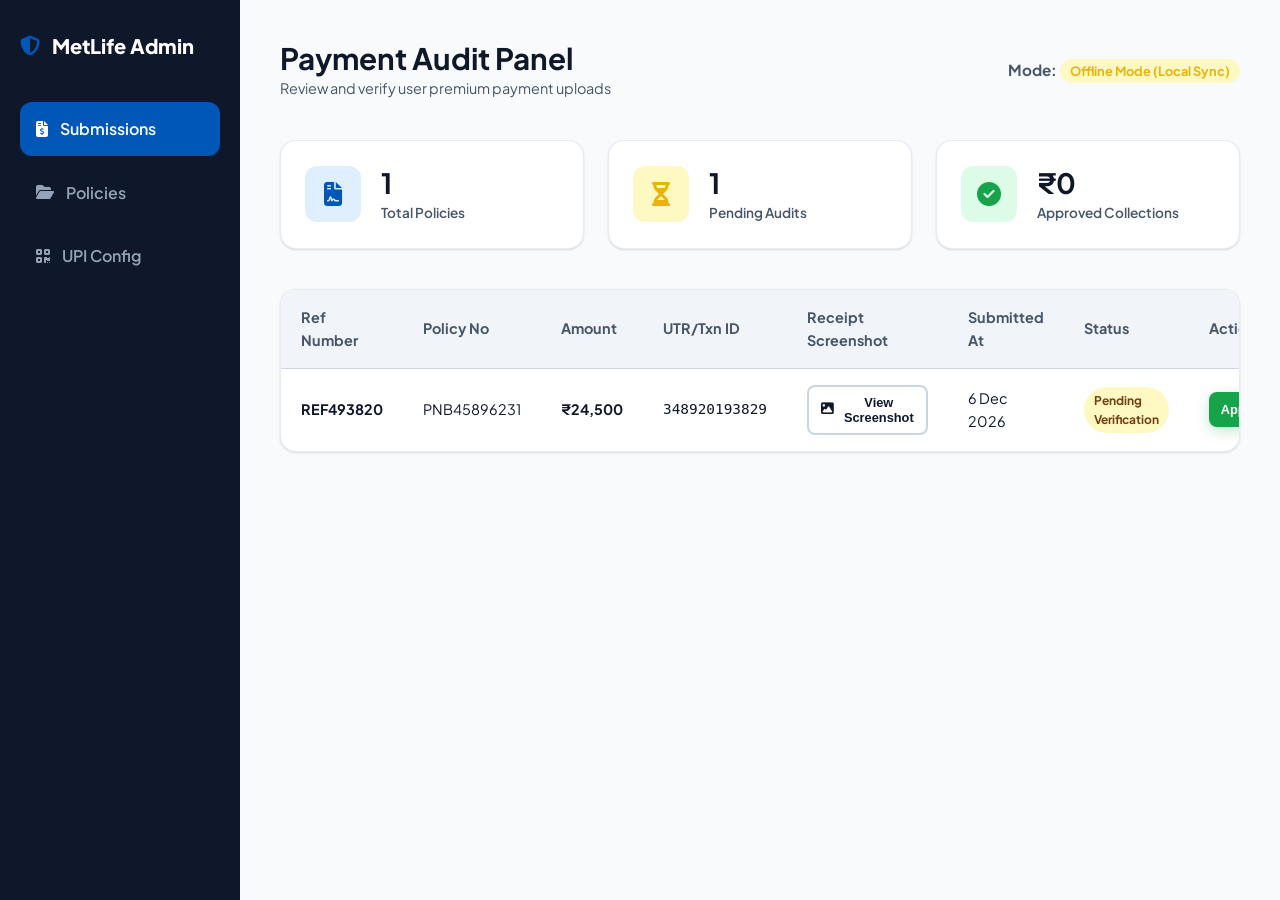
==== commit 4d437f36: "Add files via upload" ====
--- a/admin.html
+++ b/admin.html
@@ -3,7 +3,7 @@
 <head>
     <meta charset="UTF-8">
     <meta name="viewport" content="width=device-width, initial-scale=1.0">
-    <title>Admin Dashboard | InsureCorp Portal</title>
+    <title>Admin Dashboard | PNB MetLife Portal</title>
     
     <!-- Google Fonts -->
     <link rel="preconnect" href="https://fonts.googleapis.com">
@@ -24,7 +24,7 @@
         <div class="sidebar">
             <div class="sidebar-logo">
                 <i class="fa-solid fa-shield-halved"></i>
-                <span>Admin Panel</span>
+                <span>MetLife Admin</span>
             </div>
             <div class="sidebar-menu">
                 <div class="menu-item active" id="menuSubmissions">
@@ -39,11 +39,6 @@
                     <i class="fa-solid fa-qrcode"></i>
                     <span>UPI Config</span>
                 </div>
-            </div>
-            
-            <div class="menu-item" id="menuLogout" style="margin-top: auto; border-top: 1px solid #334155; padding-top: 20px; color: #ef4444;">
-                <i class="fa-solid fa-right-from-bracket"></i>
-                <span>Logout</span>
             </div>
         </div>
 
@@ -329,33 +324,7 @@
         </div>
     </div>
 
-    <!-- Admin Login Screen Overlay -->
-    <div class="modal-overlay" id="adminLoginOverlay" style="display: flex; z-index: 1000;">
-        <div class="modal-content" style="max-width: 420px; text-align: center; padding: 40px 30px;">
-            <div style="width: 64px; height: 64px; background: var(--primary-light); color: var(--primary); border-radius: 50%; display: flex; align-items: center; justify-content: center; font-size: 1.75rem; margin: 0 auto 20px;">
-                <i class="fa-solid fa-lock"></i>
-            </div>
-            <h2 style="margin-bottom: 10px; color: var(--text-dark);">Admin Gate</h2>
-            <p style="color: var(--text-medium); font-size: 0.9rem; margin-bottom: 30px;">Please authenticate to access the insurance dashboard.</p>
-            
-            <form id="adminLoginForm">
-                <div class="form-group">
-                    <label for="adminUsername" class="form-label">Username</label>
-                    <input type="text" id="adminUsername" class="form-control" placeholder="Enter Username" required autocomplete="off">
-                </div>
-                <div class="form-group" style="margin-bottom: 30px;">
-                    <label for="adminPassword" class="form-label">Password</label>
-                    <input type="password" id="adminPassword" class="form-control" placeholder="Enter Password" required>
-                </div>
-                <div id="loginError" style="color: var(--danger); font-size: 0.85rem; font-weight: 700; margin-bottom: 15px; display: none;">
-                    Invalid username or password.
-                </div>
-                <button type="submit" class="btn btn-primary ripple-btn" style="width: 100%; padding: 14px;">
-                    <i class="fa-solid fa-right-to-bracket"></i> Authenticate
-                </button>
-            </form>
-        </div>
-    </div>
+
 
     <!-- Supabase SDK and custom logic scripts -->
     <script src="https://cdn.jsdelivr.net/npm/@supabase/supabase-js@2"></script>
--- a/css/style.css
+++ b/css/style.css
@@ -53,6 +53,7 @@
   overflow-x: hidden;
 }
 
+
 /* Typography & Links */
 h1, h2, h3, h4, h5, h6 {
   font-weight: 700;
@@ -108,21 +109,29 @@
 
 /* Sticky Header */
 header {
-  background-color: rgba(255, 255, 255, 0.85);
+  background-color: rgba(255, 255, 255, 0.95);
   backdrop-filter: blur(16px);
   -webkit-backdrop-filter: blur(16px);
   position: sticky;
   top: 0;
   z-index: 100;
   border-bottom: 1px solid rgba(226, 232, 240, 0.8);
+  padding: 0;
+  transition: all var(--transition-normal);
+}
+
+.header-inner {
+  display: flex;
+  justify-content: space-between;
+  align-items: center;
   padding: 16px 0;
-  transition: all var(--transition-normal);
-}
-
-.header-inner {
-  display: flex;
-  justify-content: space-between;
-  align-items: center;
+}
+
+/* Corporate blue bar positioned below logo header matching reference image */
+.header-bottom-bar {
+  height: 48px;
+  background-color: #0057B8;
+  width: 100%;
 }
 
 .logo {
@@ -422,95 +431,188 @@
   50% { transform: translateY(-15px); }
 }
 
-/* Steps Progress Timeline */
+/* Steps Progress Timeline - Chevron Style */
 .timeline-wrapper {
-  margin-bottom: 50px;
+  margin-bottom: 40px;
+  max-width: 850px;
+  margin-left: auto;
+  margin-right: auto;
+}
+
+.timeline-progress-bar {
+  display: flex;
+  width: 100%;
+  border-radius: 4px;
+  overflow: hidden;
+  gap: 4px;
+  background-color: transparent;
+}
+
+.t-step {
+  flex: 1;
+  background-color: #f1f5f9; /* Inactive chevron background */
+  color: #64748b;
+  padding: 14px 10px 14px 28px;
   position: relative;
-}
-
-.timeline-progress-bar {
-  display: flex;
-  justify-content: space-between;
-  align-items: center;
-  position: relative;
-  z-index: 1;
-}
-
-.timeline-line {
-  position: absolute;
-  top: 25px;
-  left: 0;
-  width: 100%;
-  height: 4px;
-  background-color: #e2e8f0;
-  z-index: -1;
-  border-radius: var(--radius-full);
-}
-
-.timeline-line-fill {
-  position: absolute;
-  top: 25px;
-  left: 0;
-  width: 0%;
-  height: 4px;
-  background-color: var(--primary);
-  z-index: -1;
-  border-radius: var(--radius-full);
-  transition: width var(--transition-normal);
-}
-
-.t-step {
-  display: flex;
-  flex-direction: column;
-  align-items: center;
-  position: relative;
+  display: flex;
+  align-items: center;
+  justify-content: center;
+  gap: 10px;
+  font-weight: 700;
+  font-size: 0.92rem;
+  /* Chevron Clip Path */
+  clip-path: polygon(calc(100% - 15px) 0%, 100% 50%, calc(100% - 15px) 100%, 0% 100%, 15px 50%, 0% 0%);
+  transition: all var(--transition-normal);
   cursor: default;
 }
 
+.t-step:first-child {
+  padding-left: 18px;
+  clip-path: polygon(calc(100% - 15px) 0%, 100% 50%, calc(100% - 15px) 100%, 0% 100%, 0% 50%, 0% 0%);
+  border-top-left-radius: 4px;
+  border-bottom-left-radius: 4px;
+}
+
+.t-step:last-child {
+  clip-path: polygon(100% 0%, 100% 50%, 100% 100%, 0% 100%, 15px 50%, 0% 0%);
+  border-top-right-radius: 4px;
+  border-bottom-right-radius: 4px;
+}
+
 .t-step-circle {
-  width: 54px;
-  height: 54px;
+  width: 24px;
+  height: 24px;
   border-radius: 50%;
-  background: white;
-  border: 3px solid #e2e8f0;
-  display: flex;
+  background: #94a3b8;
+  color: white;
+  display: inline-flex;
   align-items: center;
   justify-content: center;
-  font-weight: 800;
-  color: var(--text-light);
-  font-size: 1.1rem;
+  font-size: 0.8rem;
+  font-weight: 700;
+  flex-shrink: 0;
   transition: all var(--transition-normal);
-  box-shadow: var(--shadow-sm);
+  border: none;
+  box-shadow: none;
 }
 
 .t-step-label {
-  margin-top: 12px;
-  font-size: 0.9rem;
-  font-weight: 700;
-  color: var(--text-medium);
+  margin-top: 0;
+  font-size: 0.92rem;
+  font-weight: 700;
+  color: #64748b;
   transition: color var(--transition-normal);
 }
 
-/* Timline Step States */
+/* Active State */
+.t-step.active {
+  background-color: #e2e8f0; /* Active chevron background (darker gray) */
+  color: #0f172a;
+}
+
 .t-step.active .t-step-circle {
-  border-color: var(--primary);
-  color: var(--primary);
-  box-shadow: 0 0 0 6px rgba(0, 87, 184, 0.15);
-  transform: scale(1.05);
+  background: #64748b;
+  color: white;
 }
 
 .t-step.active .t-step-label {
-  color: var(--primary);
+  color: #0f172a;
+}
+
+/* Completed State */
+.t-step.completed {
+  background-color: #f1f5f9;
+  color: var(--success);
 }
 
 .t-step.completed .t-step-circle {
-  border-color: var(--success);
-  background-color: var(--success);
+  background: var(--success);
   color: white;
 }
 
 .t-step.completed .t-step-label {
   color: var(--success);
+}
+
+/* PNB MetLife Option Select styles */
+.payment-option-list {
+  display: flex;
+  flex-direction: column;
+  gap: 16px;
+  margin-top: 30px;
+  margin-bottom: 30px;
+  text-align: left;
+}
+
+.payment-option-item {
+  display: flex;
+  align-items: center;
+  gap: 14px;
+  padding: 16px 20px;
+  border-radius: var(--radius-md);
+  border: 2px solid var(--border-color);
+  cursor: pointer;
+  transition: all var(--transition-fast);
+  background-color: #f8fafc;
+}
+
+.payment-option-item:hover {
+  border-color: var(--primary);
+  background-color: var(--primary-light);
+}
+
+.payment-option-item.selected {
+  border-color: var(--primary);
+  background-color: var(--primary-light);
+}
+
+.payment-option-item input[type="radio"] {
+  width: 22px;
+  height: 22px;
+  accent-color: var(--primary);
+  cursor: pointer;
+}
+
+.payment-option-item label {
+  font-size: 1.1rem;
+  font-weight: 600;
+  color: var(--text-dark);
+  cursor: pointer;
+  margin-bottom: 0;
+  user-select: none;
+}
+
+.info-alert-box {
+  display: flex;
+  align-items: center;
+  gap: 10px;
+  background-color: #f0f7ff;
+  border: 1px solid #c2e0ff;
+  border-radius: var(--radius-md);
+  padding: 12px 16px;
+  margin-top: 20px;
+  color: #0057B8;
+  font-size: 0.85rem;
+  font-weight: 600;
+  text-align: left;
+}
+
+.info-alert-box i {
+  font-size: 1rem;
+}
+
+.help-contact-line {
+  margin-top: 30px;
+  font-size: 0.95rem;
+  color: var(--text-medium);
+  font-weight: 600;
+  text-align: left;
+}
+
+.help-contact-line a {
+  color: var(--primary);
+  font-weight: 700;
+  text-decoration: none;
 }
 
 /* Multi Step Card */
